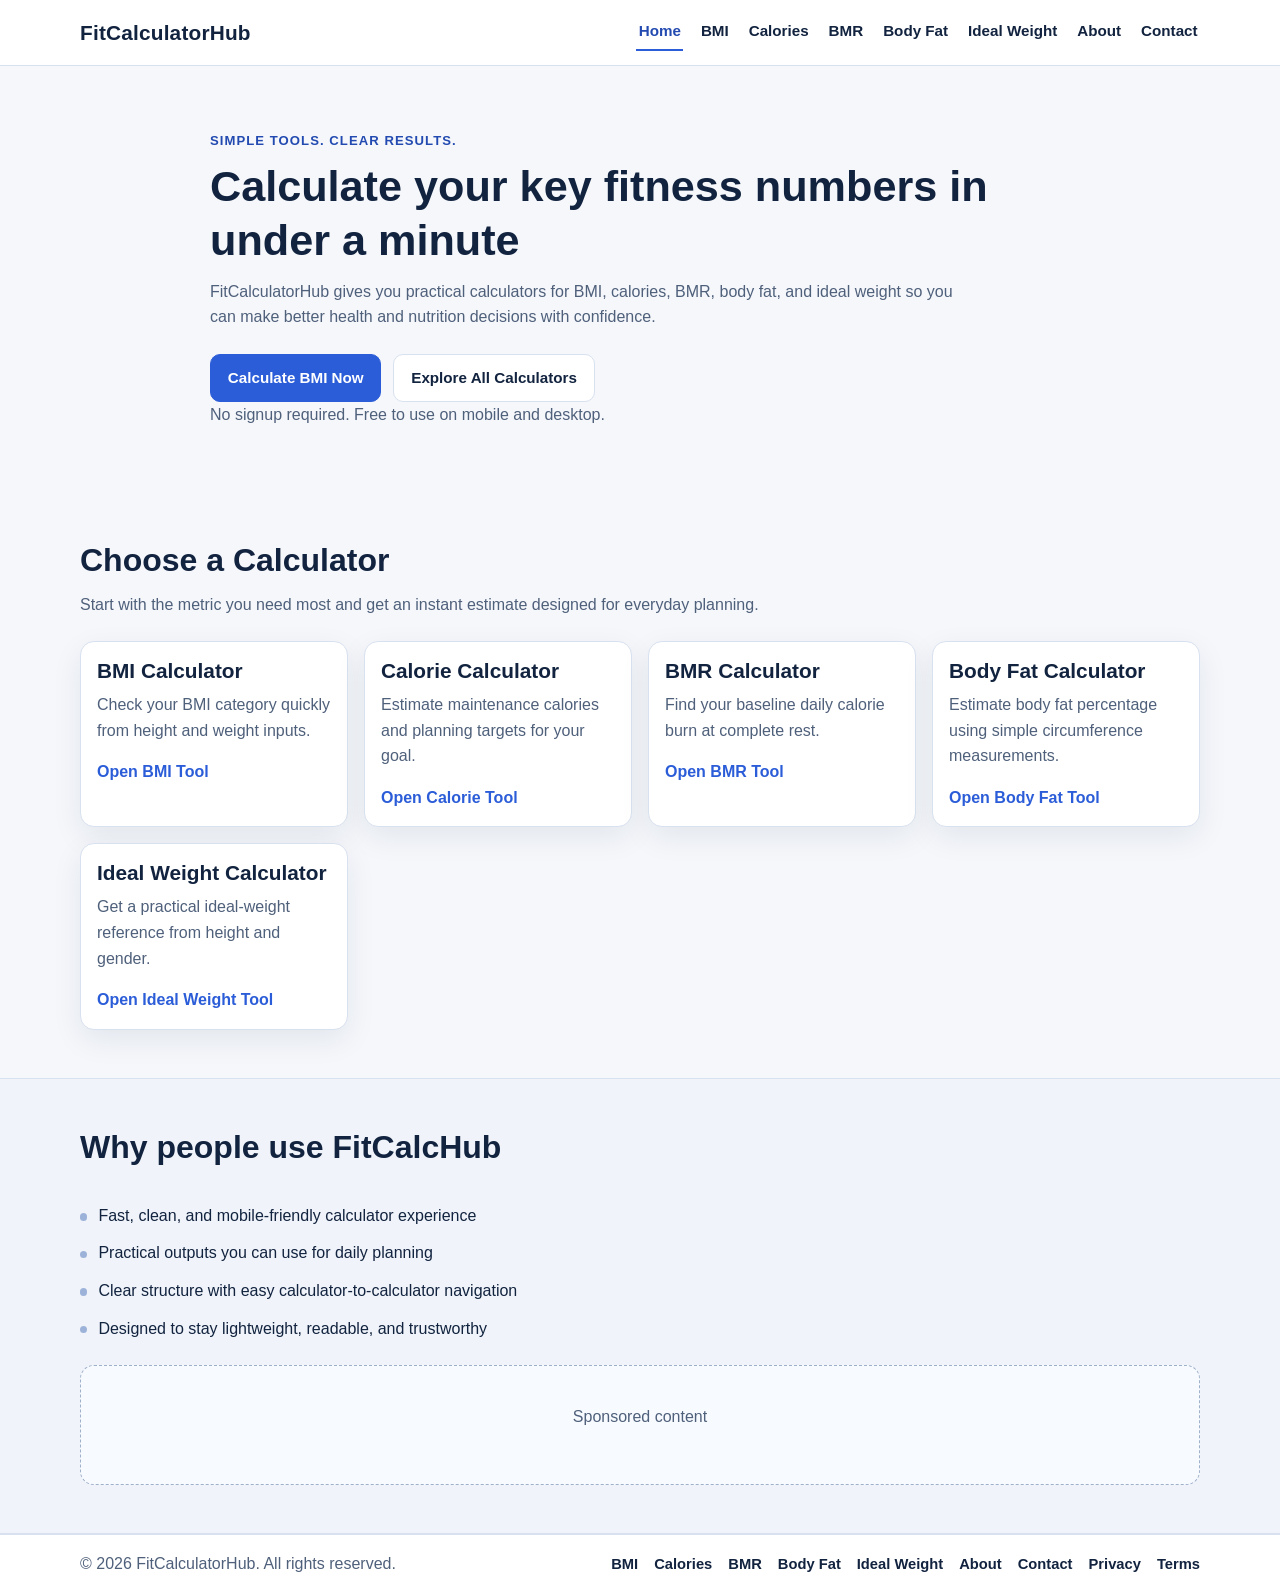
==== index.html @ 5df6f7a3 "Initial FitCalculatorHub website setup Made-with: Cursor" ====
<!doctype html>
<html lang="en">
<head>
  <meta charset="UTF-8">
  <meta name="viewport" content="width=device-width, initial-scale=1.0">
  <title>FitCalculatorHub | Fitness, Health & Nutrition Calculators</title>
  <meta name="description" content="FitCalculatorHub helps you calculate BMI, calories, BMR, body fat, and ideal weight in seconds with clean, practical tools for better daily decisions.">
  <meta name="robots" content="index, follow">
  <link rel="canonical" href="https://fitcalculatorhub.com/">
  <meta property="og:title" content="FitCalculatorHub | Smart Fitness Calculators">
  <meta property="og:description" content="Trusted and easy-to-use fitness calculators for BMI, calories, BMR, body fat, and ideal weight.">
  <meta property="og:type" content="website">
  <meta property="og:url" content="https://fitcalculatorhub.com/">
  <meta property="og:image" content="https://fitcalculatorhub.com/assets/og-image.jpg">
  <meta name="twitter:card" content="summary_large_image">
  <link rel="manifest" href="manifest.json">
  <link rel="stylesheet" href="css/style.css">
</head>
<body class="page page--home">
  <header class="site-header" role="banner">
    <div class="container site-header__inner">
      <a class="site-logo" href="index.html" aria-label="FitCalculatorHub home">FitCalculatorHub</a>
      <button class="menu-toggle" type="button" aria-expanded="false" aria-controls="primary-nav">Menu</button>
      <nav id="primary-nav" class="main-nav nav-primary" aria-label="Primary navigation">
        <ul class="nav-primary__list">
          <li class="nav-primary__item"><a class="nav-primary__link" href="index.html" aria-current="page">Home</a></li>
          <li class="nav-primary__item"><a class="nav-primary__link" href="bmi-calculator.html">BMI</a></li>
          <li class="nav-primary__item"><a class="nav-primary__link" href="calorie-calculator.html">Calories</a></li>
          <li class="nav-primary__item"><a class="nav-primary__link" href="bmr-calculator.html">BMR</a></li>
          <li class="nav-primary__item"><a class="nav-primary__link" href="body-fat-calculator.html">Body Fat</a></li>
          <li class="nav-primary__item"><a class="nav-primary__link" href="ideal-weight-calculator.html">Ideal Weight</a></li>
          <li class="nav-primary__item"><a class="nav-primary__link" href="about.html">About</a></li>
          <li class="nav-primary__item"><a class="nav-primary__link" href="contact.html">Contact</a></li>
        </ul>
      </nav>
    </div>
  </header>

  <main class="main-content" id="main-content">
    <section class="hero home-hero" aria-labelledby="home-hero-title">
      <div class="container home-hero__inner">
        <p class="home-hero__eyebrow">Simple tools. Clear results.</p>
        <h1 id="home-hero-title" class="home-hero__title">Calculate your key fitness numbers in under a minute</h1>
        <p class="home-hero__lead">FitCalculatorHub gives you practical calculators for BMI, calories, BMR, body fat, and ideal weight so you can make better health and nutrition decisions with confidence.</p>
        <div class="home-hero__actions">
          <a class="btn btn-primary" href="bmi-calculator.html">Calculate BMI Now</a>
          <a class="btn btn-secondary" href="#calculator-hub">Explore All Calculators</a>
        </div>
        <p class="u-text-muted">No signup required. Free to use on mobile and desktop.</p>
      </div>
    </section>

    <section id="calculator-hub" class="section calculator-hub" aria-labelledby="calculator-hub-title">
      <div class="container">
        <header class="section-header">
          <h2 id="calculator-hub-title">Choose a Calculator</h2>
          <p class="section-intro">Start with the metric you need most and get an instant estimate designed for everyday planning.</p>
        </header>

        <div class="card-grid calculator-hub__grid">
          <article class="card calculator-card">
            <h3 class="calculator-card__title">BMI Calculator</h3>
            <p class="calculator-card__text">Check your BMI category quickly from height and weight inputs.</p>
            <a class="calculator-card__link" href="bmi-calculator.html">Open BMI Tool</a>
          </article>

          <article class="card calculator-card">
            <h3 class="calculator-card__title">Calorie Calculator</h3>
            <p class="calculator-card__text">Estimate maintenance calories and planning targets for your goal.</p>
            <a class="calculator-card__link" href="calorie-calculator.html">Open Calorie Tool</a>
          </article>

          <article class="card calculator-card">
            <h3 class="calculator-card__title">BMR Calculator</h3>
            <p class="calculator-card__text">Find your baseline daily calorie burn at complete rest.</p>
            <a class="calculator-card__link" href="bmr-calculator.html">Open BMR Tool</a>
          </article>

          <article class="card calculator-card">
            <h3 class="calculator-card__title">Body Fat Calculator</h3>
            <p class="calculator-card__text">Estimate body fat percentage using simple circumference measurements.</p>
            <a class="calculator-card__link" href="body-fat-calculator.html">Open Body Fat Tool</a>
          </article>

          <article class="card calculator-card">
            <h3 class="calculator-card__title">Ideal Weight Calculator</h3>
            <p class="calculator-card__text">Get a practical ideal-weight reference from height and gender.</p>
            <a class="calculator-card__link" href="ideal-weight-calculator.html">Open Ideal Weight Tool</a>
          </article>
        </div>
      </div>
    </section>

    <section class="section surface home-info" aria-labelledby="home-info-title">
      <div class="container home-info__inner">
        <h2 id="home-info-title">Why people use FitCalcHub</h2>
        <ul class="feature-list home-info__list">
          <li class="home-info__item">Fast, clean, and mobile-friendly calculator experience</li>
          <li class="home-info__item">Practical outputs you can use for daily planning</li>
          <li class="home-info__item">Clear structure with easy calculator-to-calculator navigation</li>
          <li class="home-info__item">Designed to stay lightweight, readable, and trustworthy</li>
        </ul>

        <aside class="ad-slot home-info__ad" role="complementary" aria-label="Advertisement area">
          <p>Sponsored content</p>
        </aside>
      </div>
    </section>
  </main>

  <footer class="site-footer" role="contentinfo">
    <div class="container site-footer__inner">
      <p class="site-footer__copy">&copy; 2026 FitCalculatorHub. All rights reserved.</p>
      <nav class="footer-nav" aria-label="Footer navigation">
        <ul class="footer-nav__list">
          <li class="footer-nav__item"><a class="footer-nav__link" href="bmi-calculator.html">BMI</a></li>
          <li class="footer-nav__item"><a class="footer-nav__link" href="calorie-calculator.html">Calories</a></li>
          <li class="footer-nav__item"><a class="footer-nav__link" href="bmr-calculator.html">BMR</a></li>
          <li class="footer-nav__item"><a class="footer-nav__link" href="body-fat-calculator.html">Body Fat</a></li>
          <li class="footer-nav__item"><a class="footer-nav__link" href="ideal-weight-calculator.html">Ideal Weight</a></li>
          <li class="footer-nav__item"><a class="footer-nav__link" href="about.html">About</a></li>
          <li class="footer-nav__item"><a class="footer-nav__link" href="contact.html">Contact</a></li>
          <li class="footer-nav__item"><a class="footer-nav__link" href="privacy-policy.html">Privacy</a></li>
          <li class="footer-nav__item"><a class="footer-nav__link" href="terms.html">Terms</a></li>
        </ul>
      </nav>
    </div>
  </footer>

  <script src="js/main.js"></script>
</body>
</html>
---- css/style.css ----
:root {
  --color-bg: #f5f7fb;
  --color-surface: #ffffff;
  --color-surface-soft: #f0f4fa;
  --color-text: #12233f;
  --color-muted: #4f607b;
  --color-border: #d8e1ef;
  --color-primary: #2c5dd8;
  --color-primary-strong: #224ab0;
  --color-success: #11753f;
  --color-danger: #b42318;
  --radius-sm: 10px;
  --radius-md: 14px;
  --radius-lg: 18px;
  --shadow-soft: 0 8px 24px rgba(18, 35, 63, 0.07);
  --shadow-card: 0 10px 30px rgba(18, 35, 63, 0.08);
  --space-2xs: 0.25rem;
  --space-xs: 0.5rem;
  --space-sm: 0.75rem;
  --space-md: 1rem;
  --space-lg: 1.5rem;
  --space-xl: 2.25rem;
  --space-2xl: 3rem;
  --space-3xl: 4rem;
  --container-max: 1120px;
}

*,
*::before,
*::after {
  box-sizing: border-box;
}

html {
  scroll-behavior: smooth;
}

body {
  margin: 0;
  font-family: Inter, -apple-system, BlinkMacSystemFont, "Segoe UI", Roboto, Arial, sans-serif;
  font-size: 16px;
  line-height: 1.6;
  color: var(--color-text);
  background: var(--color-bg);
  text-rendering: optimizeLegibility;
}

img,
svg {
  display: block;
  max-width: 100%;
}

a {
  color: var(--color-primary);
  text-decoration: none;
}

a:hover {
  text-decoration: underline;
}

h1,
h2,
h3,
h4 {
  margin: 0 0 var(--space-sm);
  line-height: 1.25;
  color: var(--color-text);
}

h1 {
  font-size: clamp(1.95rem, 3.9vw, 2.7rem);
}

h2 {
  font-size: clamp(1.45rem, 3vw, 2rem);
}

h3 {
  font-size: clamp(1.1rem, 2.2vw, 1.3rem);
}

p {
  margin: 0 0 var(--space-md);
}

ul {
  margin: 0;
  padding: 0;
}

.container {
  width: min(var(--container-max), 92%);
  margin-inline: auto;
}

.section {
  padding-block: var(--space-2xl);
}

.section-header {
  margin-bottom: var(--space-lg);
}

.section-intro {
  color: var(--color-muted);
  max-width: 760px;
}

.surface {
  background: var(--color-surface-soft);
  border-top: 1px solid var(--color-border);
  border-bottom: 1px solid var(--color-border);
}

.u-text-muted {
  color: var(--color-muted);
}

.u-shadow-soft {
  box-shadow: var(--shadow-soft);
}

.u-rounded-md {
  border-radius: var(--radius-md);
}

.site-header {
  position: sticky;
  top: 0;
  z-index: 40;
  background: var(--color-surface);
  border-bottom: 1px solid var(--color-border);
}

.site-header__inner {
  display: flex;
  align-items: center;
  justify-content: space-between;
  gap: var(--space-md);
  padding-block: 0.85rem;
}

.site-logo {
  font-size: 1.3rem;
  font-weight: 800;
  letter-spacing: 0.2px;
  color: var(--color-text);
}

.site-logo:hover {
  text-decoration: none;
}

.menu-toggle {
  display: none;
  border: 1px solid var(--color-border);
  background: var(--color-surface);
  color: var(--color-text);
  border-radius: var(--radius-sm);
  padding: 0.45rem 0.85rem;
  font: inherit;
  font-weight: 600;
  cursor: pointer;
}

.menu-toggle:hover {
  background: #f8fbff;
}

.nav-primary__list {
  list-style: none;
  display: flex;
  align-items: center;
  gap: 0.95rem;
  flex-wrap: wrap;
}

.nav-primary__link {
  display: inline-block;
  color: var(--color-text);
  font-weight: 600;
  font-size: 0.95rem;
  padding: 0.35rem 0.15rem;
  border-bottom: 2px solid transparent;
}

.nav-primary__link[aria-current="page"] {
  border-bottom-color: var(--color-primary);
  color: var(--color-primary-strong);
}

.nav-primary__link:hover {
  text-decoration: none;
  color: var(--color-primary-strong);
}

.hero {
  padding-block: var(--space-3xl) var(--space-2xl);
}

.home-hero__inner {
  max-width: 860px;
}

.home-hero__eyebrow {
  margin: 0 0 var(--space-xs);
  font-size: 0.82rem;
  font-weight: 700;
  text-transform: uppercase;
  letter-spacing: 0.08em;
  color: var(--color-primary-strong);
}

.home-hero__title {
  margin-bottom: var(--space-sm);
}

.home-hero__lead {
  color: var(--color-muted);
  max-width: 760px;
  margin-bottom: 0;
}

.home-hero__actions {
  margin-top: var(--space-lg);
  display: flex;
  gap: var(--space-sm);
  flex-wrap: wrap;
}

.btn {
  display: inline-flex;
  align-items: center;
  justify-content: center;
  min-height: 44px;
  padding: 0.68rem 1.05rem;
  border-radius: var(--radius-sm);
  border: 1px solid transparent;
  font-weight: 700;
  font-size: 0.95rem;
  text-decoration: none;
  transition: background-color 0.2s ease, color 0.2s ease, border-color 0.2s ease;
}

.btn:hover {
  text-decoration: none;
}

.btn-primary {
  color: #fff;
  background: var(--color-primary);
  border-color: var(--color-primary);
}

.btn-primary:hover {
  background: var(--color-primary-strong);
  border-color: var(--color-primary-strong);
}

.btn-secondary {
  color: var(--color-text);
  background: var(--color-surface);
  border-color: var(--color-border);
}

.btn-secondary:hover {
  background: #f8fbff;
}

.calculator-hub__grid,
.card-grid {
  display: grid;
  grid-template-columns: repeat(auto-fit, minmax(220px, 1fr));
  gap: var(--space-md);
}

.calculator-card,
.card {
  background: var(--color-surface);
  border: 1px solid var(--color-border);
  border-radius: var(--radius-md);
  box-shadow: var(--shadow-card);
  padding: var(--space-md);
}

.calculator-card__title {
  margin-bottom: var(--space-xs);
}

.calculator-card__text {
  color: var(--color-muted);
  margin-bottom: var(--space-md);
}

.calculator-card__link {
  font-weight: 700;
}

.home-info__inner {
  display: grid;
  gap: var(--space-lg);
}

.feature-list,
.home-info__list {
  list-style: none;
  display: grid;
  gap: var(--space-sm);
}

.home-info__item {
  position: relative;
  padding-left: 1.15rem;
}

.home-info__item::before {
  content: "";
  position: absolute;
  left: 0;
  top: 0.65rem;
  width: 0.46rem;
  height: 0.46rem;
  border-radius: 50%;
  background: #9db2d8;
}

.ad-slot {
  border: 1px dashed #9fb0ca;
  border-radius: var(--radius-md);
  min-height: 120px;
  display: grid;
  place-items: center;
  text-align: center;
  background: #f7faff;
  color: var(--color-muted);
}

.site-footer {
  background: var(--color-surface);
  border-top: 1px solid var(--color-border);
}

.site-footer__inner {
  padding-block: 1rem;
  display: flex;
  justify-content: space-between;
  align-items: center;
  gap: var(--space-md);
  flex-wrap: wrap;
}

.site-footer__copy {
  margin: 0;
  color: var(--color-muted);
}

.footer-nav__list {
  list-style: none;
  display: flex;
  align-items: center;
  gap: var(--space-md);
  flex-wrap: wrap;
}

.footer-nav__link {
  color: var(--color-text);
  font-weight: 600;
  font-size: 0.92rem;
}

.page-hero {
  padding: var(--space-xl) 0 var(--space-md);
}

.page-hero p {
  max-width: 760px;
  color: var(--color-muted);
}

.calculator-box,
.content-box {
  background: var(--color-surface);
  border: 1px solid var(--color-border);
  border-radius: var(--radius-md);
  box-shadow: var(--shadow-card);
  padding: 1.2rem;
}

.form-grid {
  display: grid;
  grid-template-columns: repeat(auto-fit, minmax(220px, 1fr));
  gap: var(--space-md);
}

label {
  display: block;
  margin-bottom: var(--space-xs);
  font-weight: 600;
}

input,
select,
textarea {
  width: 100%;
  border: 1px solid #b9c8df;
  border-radius: var(--radius-sm);
  background: #fff;
  color: var(--color-text);
  padding: 0.62rem 0.72rem;
  font: inherit;
}

input:focus,
select:focus,
textarea:focus {
  outline: 2px solid rgba(44, 93, 216, 0.18);
  border-color: var(--color-primary);
}

textarea {
  min-height: 130px;
  resize: vertical;
}

.result {
  margin-top: var(--space-md);
  padding: 0.85rem;
  border: 1px solid var(--color-border);
  border-radius: var(--radius-sm);
  background: #f8fbff;
}

.result strong {
  font-size: 1.08rem;
}

.status-ok {
  color: var(--color-success);
}

.status-error {
  color: var(--color-danger);
}

@media (max-width: 1024px) {
  .hero {
    padding-block: var(--space-2xl) var(--space-xl);
  }
}

@media (max-width: 840px) {
  .menu-toggle {
    display: inline-flex;
  }

  .main-nav {
    display: none;
    width: 100%;
  }

  .main-nav.is-open {
    display: block;
  }

  .site-header__inner {
    flex-wrap: wrap;
  }

  .nav-primary__list {
    width: 100%;
    flex-direction: column;
    align-items: flex-start;
    gap: 0.6rem;
    border-top: 1px solid var(--color-border);
    padding-top: var(--space-sm);
  }

  .nav-primary__link {
    width: 100%;
    padding: 0.4rem 0;
    border-bottom: none;
  }

  .section {
    padding-block: var(--space-xl);
  }
}

@media (max-width: 640px) {
  body {
    font-size: 15.5px;
  }

  .container {
    width: min(var(--container-max), 94%);
  }

  .home-hero__actions {
    flex-direction: column;
    align-items: stretch;
  }

  .btn {
    width: 100%;
  }

  .site-footer__inner {
    align-items: flex-start;
  }
}
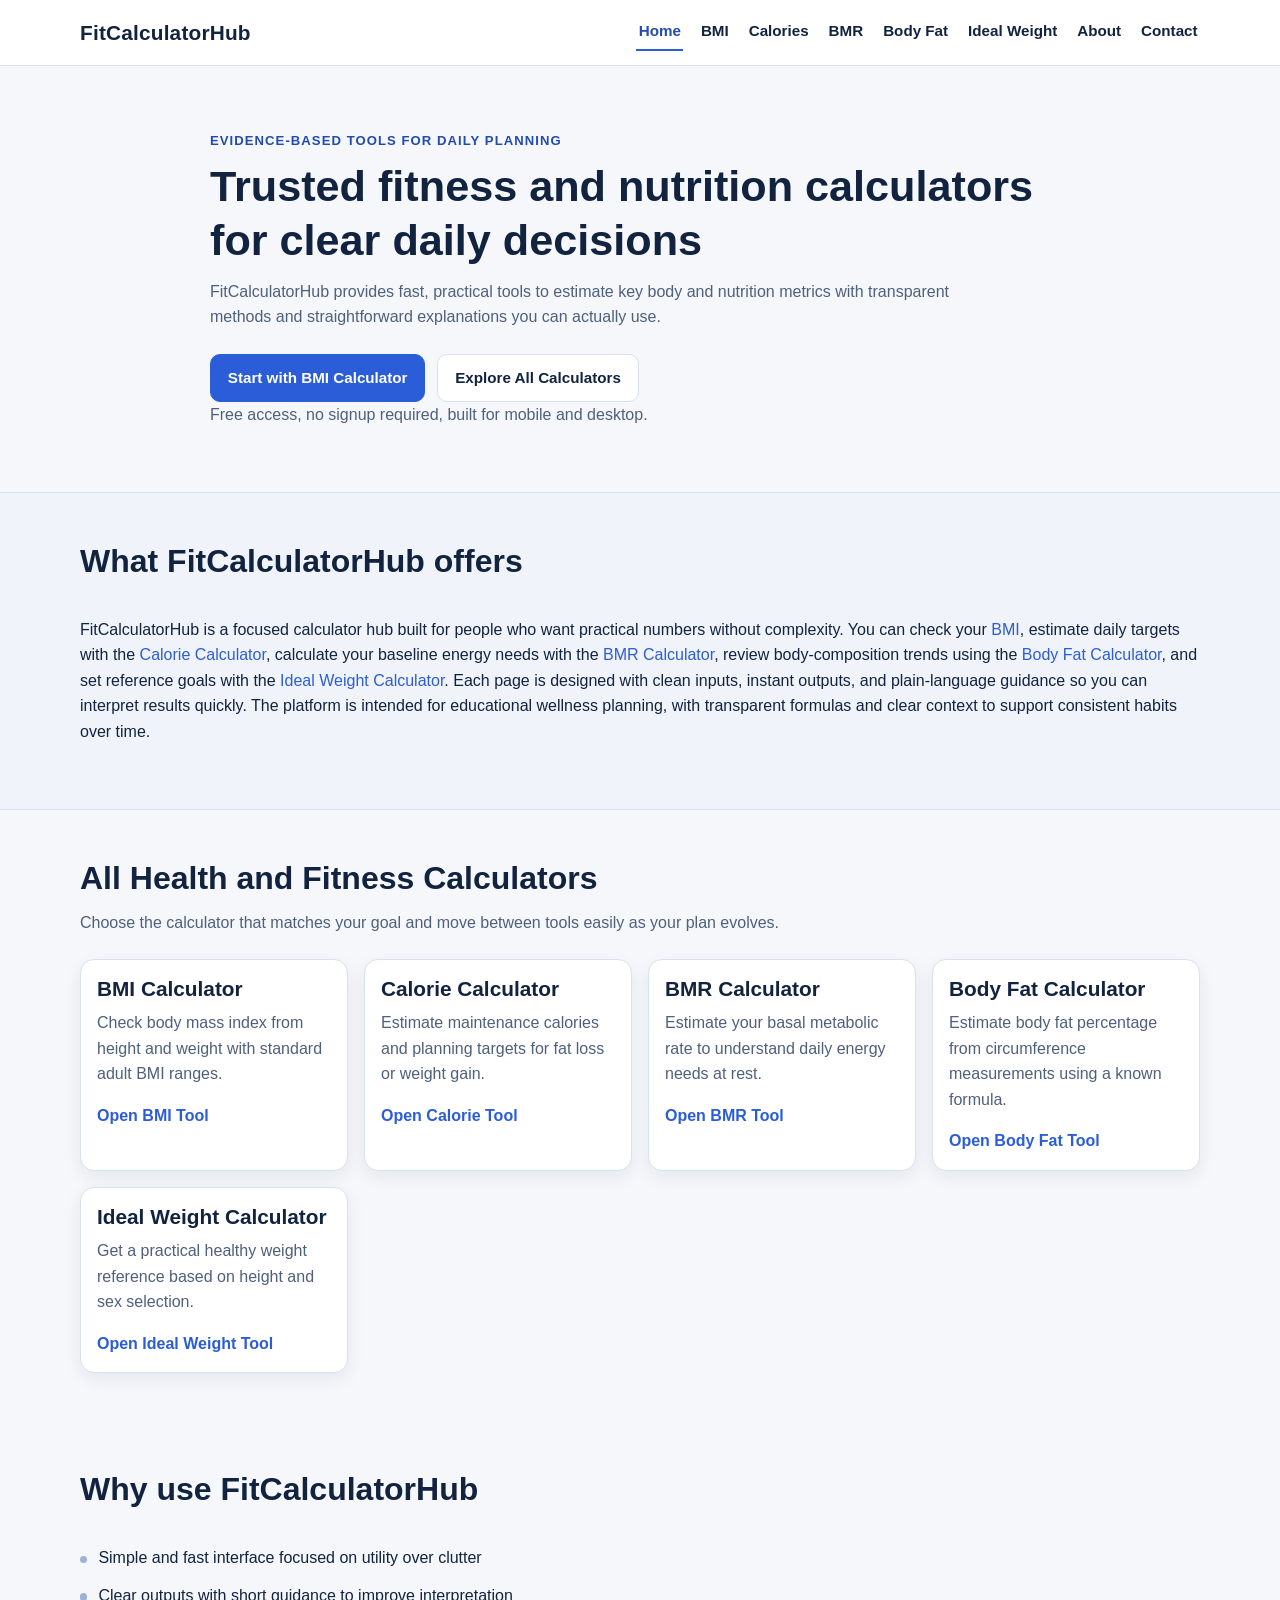
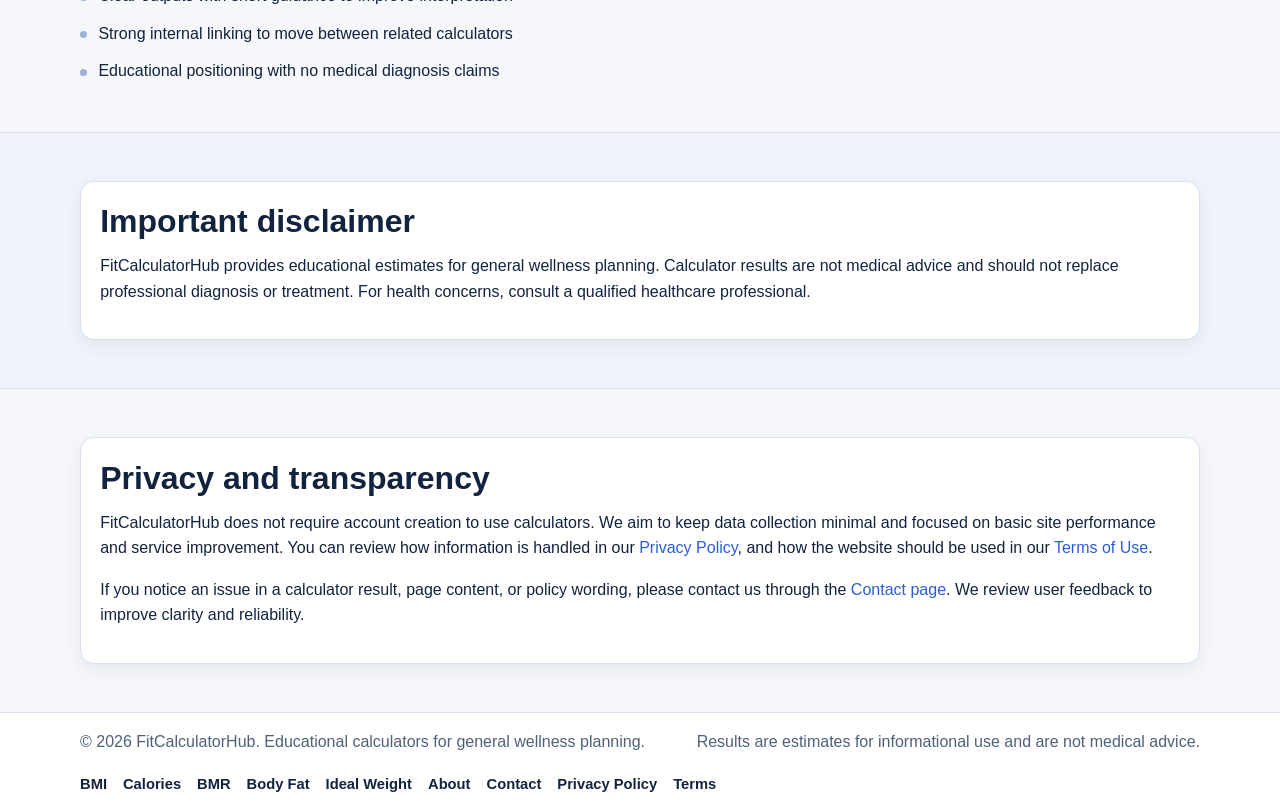
==== commit b7308812: "Finalize AdSense readiness and trust updates across site. Unify brand naming, strengthen legal and t" ====
--- a/index.html
+++ b/index.html
@@ -1,10 +1,22 @@
 <!doctype html>
 <html lang="en">
 <head>
+  <!-- Performance hints (mobile/LCP) -->
+  <link rel="preconnect" href="https://www.googletagmanager.com" crossorigin>
+  <link rel="preconnect" href="https://pagead2.googlesyndication.com" crossorigin>
+  <link rel="preconnect" href="https://www.google-analytics.com" crossorigin>
+  <link rel="preconnect" href="https://googleads.g.doubleclick.net" crossorigin>
+  <!-- Google Tag Manager -->
+  <script>(function(w,d,s,l,i){w[l]=w[l]||[];w[l].push({'gtm.start':
+  new Date().getTime(),event:'gtm.js'});var f=d.getElementsByTagName(s)[0],
+  j=d.createElement(s),dl=l!='dataLayer'?'&l='+l:'';j.async=true;j.src=
+  'https://www.googletagmanager.com/gtm.js?id='+i+dl;f.parentNode.insertBefore(j,f);
+  })(window,document,'script','dataLayer','GTM-KGV9C5C3');</script>
+  <!-- End Google Tag Manager -->
   <meta charset="UTF-8">
   <meta name="viewport" content="width=device-width, initial-scale=1.0">
-  <title>FitCalculatorHub | Fitness, Health & Nutrition Calculators</title>
-  <meta name="description" content="FitCalculatorHub helps you calculate BMI, calories, BMR, body fat, and ideal weight in seconds with clean, practical tools for better daily decisions.">
+  <title>FitCalculatorHub | Trusted Fitness, Health & Nutrition Calculators</title>
+  <meta name="description" content="FitCalculatorHub offers clear and reliable calculators for BMI, calories, BMR, body fat, and ideal weight, with practical guidance for everyday health planning.">
   <meta name="robots" content="index, follow">
   <link rel="canonical" href="https://fitcalculatorhub.com/">
   <meta property="og:title" content="FitCalculatorHub | Smart Fitness Calculators">
@@ -13,10 +25,15 @@
   <meta property="og:url" content="https://fitcalculatorhub.com/">
   <meta property="og:image" content="https://fitcalculatorhub.com/assets/og-image.jpg">
   <meta name="twitter:card" content="summary_large_image">
+  <script async src="https://pagead2.googlesyndication.com/pagead/js/adsbygoogle.js?client=ca-pub-7502486843743422" crossorigin="anonymous"></script>
   <link rel="manifest" href="manifest.json">
   <link rel="stylesheet" href="css/style.css">
 </head>
 <body class="page page--home">
+  <!-- Google Tag Manager (noscript) -->
+  <noscript><iframe src="https://www.googletagmanager.com/ns.html?id=GTM-KGV9C5C3"
+  height="0" width="0" style="display:none;visibility:hidden"></iframe></noscript>
+  <!-- End Google Tag Manager (noscript) -->
   <header class="site-header" role="banner">
     <div class="container site-header__inner">
       <a class="site-logo" href="index.html" aria-label="FitCalculatorHub home">FitCalculatorHub</a>
@@ -39,78 +56,122 @@
   <main class="main-content" id="main-content">
     <section class="hero home-hero" aria-labelledby="home-hero-title">
       <div class="container home-hero__inner">
-        <p class="home-hero__eyebrow">Simple tools. Clear results.</p>
-        <h1 id="home-hero-title" class="home-hero__title">Calculate your key fitness numbers in under a minute</h1>
-        <p class="home-hero__lead">FitCalculatorHub gives you practical calculators for BMI, calories, BMR, body fat, and ideal weight so you can make better health and nutrition decisions with confidence.</p>
+        <p class="home-hero__eyebrow">Evidence-based tools for daily planning</p>
+        <h1 id="home-hero-title" class="home-hero__title">Trusted fitness and nutrition calculators for clear daily decisions</h1>
+        <p class="home-hero__lead">FitCalculatorHub provides fast, practical tools to estimate key body and nutrition metrics with transparent methods and straightforward explanations you can actually use.</p>
         <div class="home-hero__actions">
-          <a class="btn btn-primary" href="bmi-calculator.html">Calculate BMI Now</a>
+          <a class="btn btn-primary" href="bmi-calculator.html">Start with BMI Calculator</a>
           <a class="btn btn-secondary" href="#calculator-hub">Explore All Calculators</a>
         </div>
-        <p class="u-text-muted">No signup required. Free to use on mobile and desktop.</p>
+        <p class="u-text-muted">Free access, no signup required, built for mobile and desktop.</p>
+      </div>
+    </section>
+
+    <section class="section surface home-info" aria-labelledby="home-overview-title">
+      <div class="container home-info__inner">
+        <h2 id="home-overview-title">What FitCalculatorHub offers</h2>
+        <p>
+          FitCalculatorHub is a focused calculator hub built for people who want practical numbers without complexity.
+          You can check your <a href="bmi-calculator.html">BMI</a>, estimate daily targets with the
+          <a href="calorie-calculator.html">Calorie Calculator</a>, calculate your baseline energy needs with the
+          <a href="bmr-calculator.html">BMR Calculator</a>, review body-composition trends using the
+          <a href="body-fat-calculator.html">Body Fat Calculator</a>, and set reference goals with the
+          <a href="ideal-weight-calculator.html">Ideal Weight Calculator</a>. Each page is designed with clean inputs,
+          instant outputs, and plain-language guidance so you can interpret results quickly. The platform is intended for
+          educational wellness planning, with transparent formulas and clear context to support consistent habits over time.
+        </p>
       </div>
     </section>
 
     <section id="calculator-hub" class="section calculator-hub" aria-labelledby="calculator-hub-title">
       <div class="container">
         <header class="section-header">
-          <h2 id="calculator-hub-title">Choose a Calculator</h2>
-          <p class="section-intro">Start with the metric you need most and get an instant estimate designed for everyday planning.</p>
+          <h2 id="calculator-hub-title">All Health and Fitness Calculators</h2>
+          <p class="section-intro">Choose the calculator that matches your goal and move between tools easily as your plan evolves.</p>
         </header>
 
         <div class="card-grid calculator-hub__grid">
           <article class="card calculator-card">
             <h3 class="calculator-card__title">BMI Calculator</h3>
-            <p class="calculator-card__text">Check your BMI category quickly from height and weight inputs.</p>
+            <p class="calculator-card__text">Check body mass index from height and weight with standard adult BMI ranges.</p>
             <a class="calculator-card__link" href="bmi-calculator.html">Open BMI Tool</a>
           </article>
 
           <article class="card calculator-card">
             <h3 class="calculator-card__title">Calorie Calculator</h3>
-            <p class="calculator-card__text">Estimate maintenance calories and planning targets for your goal.</p>
+            <p class="calculator-card__text">Estimate maintenance calories and planning targets for fat loss or weight gain.</p>
             <a class="calculator-card__link" href="calorie-calculator.html">Open Calorie Tool</a>
           </article>
 
           <article class="card calculator-card">
             <h3 class="calculator-card__title">BMR Calculator</h3>
-            <p class="calculator-card__text">Find your baseline daily calorie burn at complete rest.</p>
+            <p class="calculator-card__text">Estimate your basal metabolic rate to understand daily energy needs at rest.</p>
             <a class="calculator-card__link" href="bmr-calculator.html">Open BMR Tool</a>
           </article>
 
           <article class="card calculator-card">
             <h3 class="calculator-card__title">Body Fat Calculator</h3>
-            <p class="calculator-card__text">Estimate body fat percentage using simple circumference measurements.</p>
+            <p class="calculator-card__text">Estimate body fat percentage from circumference measurements using a known formula.</p>
             <a class="calculator-card__link" href="body-fat-calculator.html">Open Body Fat Tool</a>
           </article>
 
           <article class="card calculator-card">
             <h3 class="calculator-card__title">Ideal Weight Calculator</h3>
-            <p class="calculator-card__text">Get a practical ideal-weight reference from height and gender.</p>
+            <p class="calculator-card__text">Get a practical healthy weight reference based on height and sex selection.</p>
             <a class="calculator-card__link" href="ideal-weight-calculator.html">Open Ideal Weight Tool</a>
           </article>
         </div>
       </div>
     </section>
 
-    <section class="section surface home-info" aria-labelledby="home-info-title">
+    <section class="section" aria-labelledby="why-fitcalchub-title">
       <div class="container home-info__inner">
-        <h2 id="home-info-title">Why people use FitCalcHub</h2>
+        <h2 id="why-fitcalchub-title">Why use FitCalculatorHub</h2>
         <ul class="feature-list home-info__list">
-          <li class="home-info__item">Fast, clean, and mobile-friendly calculator experience</li>
-          <li class="home-info__item">Practical outputs you can use for daily planning</li>
-          <li class="home-info__item">Clear structure with easy calculator-to-calculator navigation</li>
-          <li class="home-info__item">Designed to stay lightweight, readable, and trustworthy</li>
+          <li class="home-info__item">Simple and fast interface focused on utility over clutter</li>
+          <li class="home-info__item">Clear outputs with short guidance to improve interpretation</li>
+          <li class="home-info__item">Strong internal linking to move between related calculators</li>
+          <li class="home-info__item">Educational positioning with no medical diagnosis claims</li>
         </ul>
+      </div>
+    </section>
 
-        <aside class="ad-slot home-info__ad" role="complementary" aria-label="Advertisement area">
-          <p>Sponsored content</p>
-        </aside>
+    <section class="section surface" aria-labelledby="disclosure-title">
+      <div class="container">
+        <article class="content-box">
+          <h2 id="disclosure-title">Important disclaimer</h2>
+          <p>
+            FitCalculatorHub provides educational estimates for general wellness planning. Calculator results are not
+            medical advice and should not replace professional diagnosis or treatment. For health concerns, consult a
+            qualified healthcare professional.
+          </p>
+        </article>
+      </div>
+    </section>
+
+    <section class="section" aria-labelledby="privacy-reassurance-title">
+      <div class="container">
+        <article class="content-box">
+          <h2 id="privacy-reassurance-title">Privacy and transparency</h2>
+          <p>
+            FitCalculatorHub does not require account creation to use calculators. We aim to keep data collection minimal
+            and focused on basic site performance and service improvement. You can review how information is handled in
+            our <a href="privacy-policy.html">Privacy Policy</a>, and how the website should be used in our
+            <a href="terms.html">Terms of Use</a>.
+          </p>
+          <p>
+            If you notice an issue in a calculator result, page content, or policy wording, please contact us through the
+            <a href="contact.html">Contact page</a>. We review user feedback to improve clarity and reliability.
+          </p>
+        </article>
       </div>
     </section>
   </main>
 
   <footer class="site-footer" role="contentinfo">
     <div class="container site-footer__inner">
-      <p class="site-footer__copy">&copy; 2026 FitCalculatorHub. All rights reserved.</p>
+      <p class="site-footer__copy">&copy; 2026 FitCalculatorHub. Educational calculators for general wellness planning.</p>
+      <p class="site-footer__copy">Results are estimates for informational use and are not medical advice.</p>
       <nav class="footer-nav" aria-label="Footer navigation">
         <ul class="footer-nav__list">
           <li class="footer-nav__item"><a class="footer-nav__link" href="bmi-calculator.html">BMI</a></li>
@@ -120,7 +181,7 @@
           <li class="footer-nav__item"><a class="footer-nav__link" href="ideal-weight-calculator.html">Ideal Weight</a></li>
           <li class="footer-nav__item"><a class="footer-nav__link" href="about.html">About</a></li>
           <li class="footer-nav__item"><a class="footer-nav__link" href="contact.html">Contact</a></li>
-          <li class="footer-nav__item"><a class="footer-nav__link" href="privacy-policy.html">Privacy</a></li>
+          <li class="footer-nav__item"><a class="footer-nav__link" href="privacy-policy.html">Privacy Policy</a></li>
           <li class="footer-nav__item"><a class="footer-nav__link" href="terms.html">Terms</a></li>
         </ul>
       </nav>
--- a/css/style.css
+++ b/css/style.css
@@ -11,10 +11,7 @@
   --color-danger: #b42318;
   --radius-sm: 10px;
   --radius-md: 14px;
-  --radius-lg: 18px;
-  --shadow-soft: 0 8px 24px rgba(18, 35, 63, 0.07);
-  --shadow-card: 0 10px 30px rgba(18, 35, 63, 0.08);
-  --space-2xs: 0.25rem;
+  --shadow-card: 0 6px 18px rgba(18, 35, 63, 0.07);
   --space-xs: 0.5rem;
   --space-sm: 0.75rem;
   --space-md: 1rem;
@@ -42,11 +39,9 @@
   line-height: 1.6;
   color: var(--color-text);
   background: var(--color-bg);
-  text-rendering: optimizeLegibility;
-}
-
-img,
-svg {
+}
+
+img {
   display: block;
   max-width: 100%;
 }
@@ -62,24 +57,15 @@
 
 h1,
 h2,
-h3,
-h4 {
+h3 {
   margin: 0 0 var(--space-sm);
   line-height: 1.25;
   color: var(--color-text);
 }
 
-h1 {
-  font-size: clamp(1.95rem, 3.9vw, 2.7rem);
-}
-
-h2 {
-  font-size: clamp(1.45rem, 3vw, 2rem);
-}
-
-h3 {
-  font-size: clamp(1.1rem, 2.2vw, 1.3rem);
-}
+h1 { font-size: clamp(1.95rem, 3.9vw, 2.7rem); }
+h2 { font-size: clamp(1.45rem, 3vw, 2rem); }
+h3 { font-size: clamp(1.1rem, 2.2vw, 1.3rem); }
 
 p {
   margin: 0 0 var(--space-md);
@@ -116,14 +102,6 @@
 
 .u-text-muted {
   color: var(--color-muted);
-}
-
-.u-shadow-soft {
-  box-shadow: var(--shadow-soft);
-}
-
-.u-rounded-md {
-  border-radius: var(--radius-md);
 }
 
 .site-header {
@@ -241,7 +219,7 @@
   font-weight: 700;
   font-size: 0.95rem;
   text-decoration: none;
-  transition: background-color 0.2s ease, color 0.2s ease, border-color 0.2s ease;
+  transition: background-color 0.18s ease, border-color 0.18s ease;
 }
 
 .btn:hover {
@@ -269,14 +247,12 @@
   background: #f8fbff;
 }
 
-.calculator-hub__grid,
 .card-grid {
   display: grid;
   grid-template-columns: repeat(auto-fit, minmax(220px, 1fr));
   gap: var(--space-md);
 }
 
-.calculator-card,
 .card {
   background: var(--color-surface);
   border: 1px solid var(--color-border);
@@ -329,12 +305,13 @@
 .ad-slot {
   border: 1px dashed #9fb0ca;
   border-radius: var(--radius-md);
-  min-height: 120px;
+  min-height: 320px;
   display: grid;
   place-items: center;
   text-align: center;
   background: #f7faff;
   color: var(--color-muted);
+  overflow: hidden;
 }
 
 .site-footer {
@@ -436,19 +413,8 @@
   font-size: 1.08rem;
 }
 
-.status-ok {
-  color: var(--color-success);
-}
-
-.status-error {
-  color: var(--color-danger);
-}
-
-@media (max-width: 1024px) {
-  .hero {
-    padding-block: var(--space-2xl) var(--space-xl);
-  }
-}
+.status-ok { color: var(--color-success); }
+.status-error { color: var(--color-danger); }
 
 @media (max-width: 840px) {
   .menu-toggle {
@@ -486,6 +452,10 @@
   .section {
     padding-block: var(--space-xl);
   }
+
+  .hero {
+    padding-block: var(--space-2xl) var(--space-xl);
+  }
 }
 
 @media (max-width: 640px) {
@@ -509,4 +479,8 @@
   .site-footer__inner {
     align-items: flex-start;
   }
-}
+
+  .ad-slot {
+    min-height: 220px;
+  }
+}
